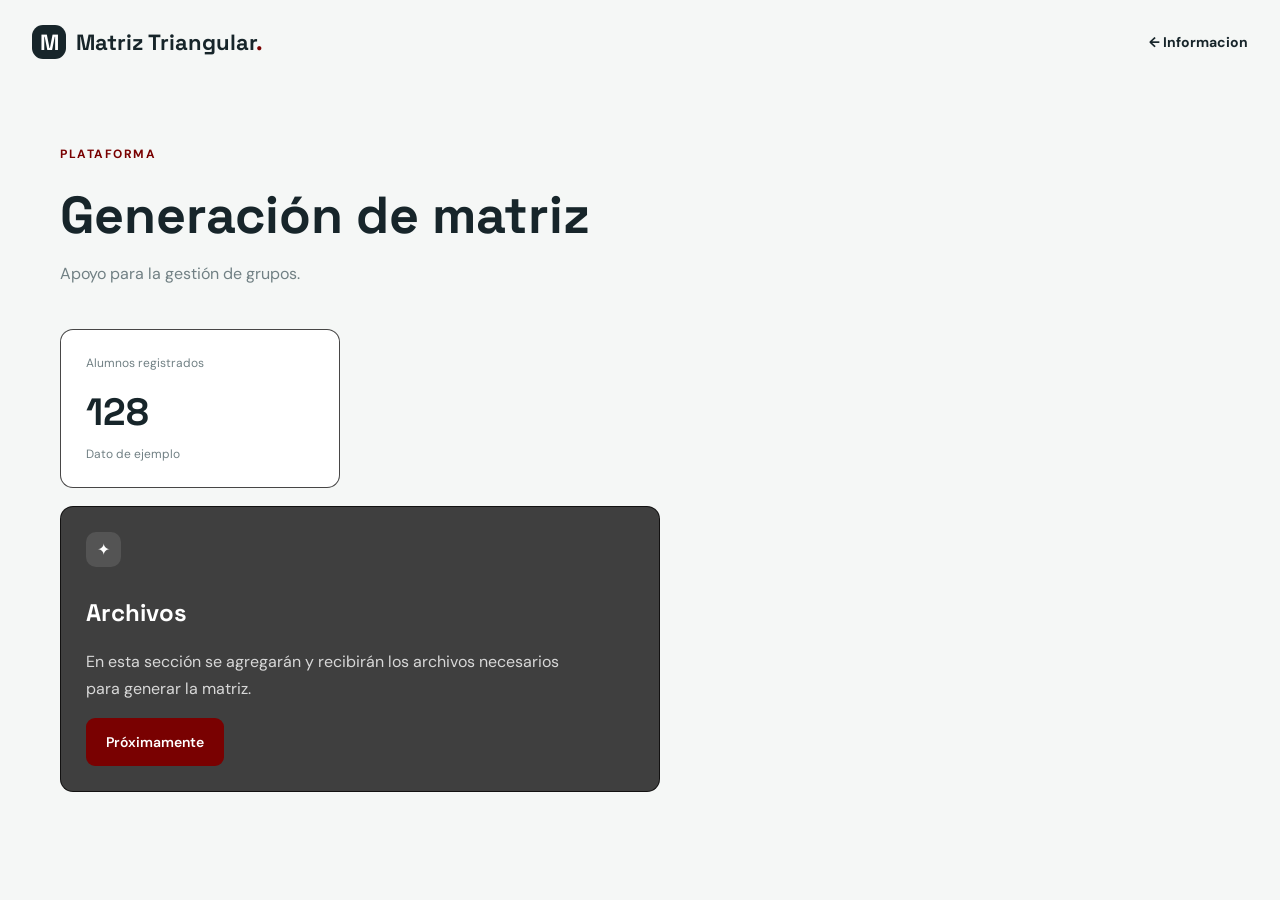
==== html/panel.html @ e702fabf "Creacion de pagina web Panel/index" ====
<!DOCTYPE html>
<html lang="es">

<head>
    <meta charset="UTF-8">
    <meta name="viewport" content="width=device-width, initial-scale=1.0">
    <title>Matriz Triangular | Panel</title>

    <!-- Fuente y estilos compartidos con la página principal -->
    <link rel="preconnect" href="https://fonts.googleapis.com">
    <link rel="preconnect" href="https://fonts.gstatic.com" crossorigin>
    <link href="https://fonts.googleapis.com/css2?family=DM+Sans:wght@400;600;700&family=Space+Grotesk:wght@600;700&display=swap" rel="stylesheet">
    <link rel="stylesheet" href="../css/style.css">
</head>

<body class="panel-page">
    <header class="site-header">
        <a class="brand" href="../index.html">
            <span class="brand-mark">M</span>
            <span>Matriz Triangular<span class="brand-accent">.</span></span>
        </a>

        <a class="text-link dark-link" href="../index.html">
            ← Informacion
        </a>
    </header>

    <main class="panel-main section-wrap">
        <!-- Título del panel -->
        <section class="panel-heading">
            <p class="eyebrow">Plataforma</p>
            <h1>Generación de matriz</h1>
            <p class="body-copy">Apoyo para la gestión de grupos.</p>
        </section>

        <!-- Datos temporales: se reemplazarán cuando llegue el Excel -->
        <section class="metric-grid">
            <article class="metric-card">
                <span>Alumnos registrados</span>
                <strong>128</strong>
                <small>Dato de ejemplo</small>
            </article>
        </section>

        <!-- Espacio reservado para importar archivos -->
        <section class="notice-card">
            <span class="notice-icon">✦</span>
            <h2>Archivos</h2>
            <p>
                En esta sección se agregarán y recibirán los archivos necesarios para generar la matriz.
            </p>
            <button class="button button-primary" type="button">
                Próximamente
            </button>
        </section>
    </main>

    <script src="../js/animaciones.js"></script>
</body>

</html>
---- css/style.css ----
/* ====================
   1. Colores generales
   ==================== */
:root {
    --fondo: #f7f6f1;
    --texto: #17252a;
    --gris: #718084;
    --rojo: #790101;
    --rojo-oscuro: #3f3f3f;
    --linea: #020000b9;
    --blanco: #ffffff;
    --verde-claro: #d8eee6;
}

/* ====================
   2. Base de la página
   ==================== */
* {
    box-sizing: border-box;
}

body {
    margin: 0;
    background: var(--fondo);
    color: var(--texto);
    font-family: 'DM Sans', Arial, sans-serif;
}

h1,
h2,
p {
    margin-top: 0;
}

h1,
h2 {
    font-family: 'Space Grotesk', sans-serif;
}

.section-wrap {
    width: min(1160px, calc(100% - 64px));
    margin: 0 auto;
}

/* ====================
   3. Encabezado
   ==================== */
.site-header {
    width: min(1280px, calc(100% - 64px));
    height: 84px;
    margin: auto;
    display: flex;
    align-items: center;
    justify-content: space-between;
}

.brand {
    display: flex;
    align-items: center;
    gap: 10px;
    color: var(--texto);
    font: 700 22px 'Space Grotesk', sans-serif;
    text-decoration: none;
}

.brand-mark {
    display: grid;
    width: 34px;
    height: 34px;
    place-items: center;
    border-radius: 11px;
    background: var(--texto);
    color: var(--blanco);
}

.brand-accent,
.header-action span {
    color: var(--rojo);
}

.header-action,
.text-link {
    color: var(--rojo);
    font-size: 14px;
    font-weight: 700;
    text-decoration: none;
}

.header-action span {
    margin-left: 6px;
    font-size: 18px;
}

.dark-link {
    color: var(--texto);
}

/* ====================
   4. Elementos reutilizables
   ==================== */
.eyebrow {
    display: flex;
    align-items: center;
    gap: 9px;
    margin-bottom: 20px;
    color: var(--rojo);
    font-size: 12px;
    font-weight: 700;
    letter-spacing: .13em;
    text-transform: uppercase;
}

.eyebrow-dot {
    width: 7px;
    height: 7px;
    border-radius: 50%;
    background: var(--rojo);
}

.button {
    border: 0;
    border-radius: 9px;
    padding: 15px 20px;
    font: 600 14px 'DM Sans', sans-serif;
    cursor: pointer;
}

.button-primary {
    background: var(--rojo);
    color: var(--blanco);
    text-decoration: none;
}

.button-primary span {
    margin-left: 18px;
    font-size: 18px;
}

.body-copy,
.hero-text {
    color: var(--gris);
    line-height: 1.7;
}

/* ====================
   5. Página de inicio
   ==================== */
.hero {
    min-height: 550px;
    display: grid;
    grid-template-columns: 1fr 1fr;
    align-items: center;
    gap: 70px;
    padding: 70px 0 60px;
}

.hero h1 {
    max-width: 600px;
    margin-bottom: 24px;
    font-size: clamp(43px, 5.3vw, 72px);
    line-height: 1.02;
    letter-spacing: -.055em;
}

.hero h1 em {
    color: var(--rojo);
    font-style: normal;
}

.hero-text {
    max-width: 500px;
    margin-bottom: 32px;
    font-size: 17px;
}

.hero-visual {
    position: relative;
    min-height: 430px;
    display: grid;
    place-items: center;
}

.visual-glow {
    position: absolute;
    width: 350px;
    height: 350px;
    border-radius: 50%;
    background: #eadada;
}

.dashboard-preview {
    position: relative;
    width: min(390px, 90%);
    padding: 27px;
    border: 1px solid #ffffffa6;
    border-radius: 18px;
    background: #fffffff2;
    box-shadow: 0 30px 65px #42616b25;
    transform: rotate(4deg);
}

.preview-label,
.preview-muted {
    font-size: 12px;
}

.preview-label {
    font-weight: 700;
}

.preview-muted {
    color: var(--gris);
}

.preview-number {
    display: block;
    margin-top: 28px;
    color: var(--rojo);
    font: 700 58px 'Space Grotesk', sans-serif;
}

.preview-number span {
    font-size: 25px;
}

.progress-bar {
    height: 9px;
    margin-top: 22px;
    border-radius: 9px;
    background: #e8eeee;
    overflow: hidden;
}

.progress-bar span {
    display: block;
    width: 86%;
    height: 100%;
    border-radius: inherit;
    background: var(--rojo);
}

.floating-card {
    position: absolute;
    display: flex;
    align-items: center;
    gap: 11px;
    padding: 13px 16px;
    border-radius: 12px;
    background: var(--blanco);
    box-shadow: 0 12px 30px #42616b22;
    font-size: 11px;
}

.floating-card-top {
    top: 55px;
    right: -5px;
}

.floating-card-bottom {
    bottom: 44px;
    left: 5px;
}

.status-icon,
.mini-avatar {
    display: grid;
    width: 30px;
    height: 30px;
    place-items: center;
    border-radius: 9px;
    background: var(--verde-claro);
    color: var(--rojo);
    font-weight: 700;
}

.mini-avatar {
    background: #eadada;
}

.team {
    display: grid;
    grid-template-columns: 1fr 1fr;
    gap: 100px;
    padding: 100px 0;
}

.team h2 {
    font-size: 38px;
    text-transform: uppercase;
}

.team-list {
    display: flex;
    flex-direction: column;
    gap: 14px;
}

.team-list span {
    padding-bottom: 14px;
    border-bottom: 1px solid var(--linea);
    font-size: 14px;
}

.site-footer {
    display: flex;
    justify-content: space-between;
    padding: 24px 0;
    border-top: 1px solid var(--linea);
    color: var(--gris);
    font-size: 11px;
}

/* ====================
   6. Panel
   ==================== */
.panel-page {
    background: #f5f7f6;
}

.panel-main {
    padding: 62px 0;
}

.panel-heading {
    margin-bottom: 42px;
}

.panel-heading h1 {
    margin-bottom: 12px;
    font-size: 52px;
}

.metric-grid {
    display: grid;
    grid-template-columns: repeat(4, 1fr);
    gap: 14px;
}

.metric-card,
.notice-card {
    padding: 25px;
    border: 1px solid var(--linea);
    border-radius: 13px;
    background: var(--blanco);
}

.metric-card span,
.metric-card small {
    display: block;
    color: var(--gris);
    font-size: 12px;
}

.metric-card strong {
    display: block;
    margin: 17px 0 10px;
    font: 700 38px 'Space Grotesk', sans-serif;
}

.notice-card {
    max-width: 600px;
    margin-top: 18px;
    background: var(--rojo-oscuro);
    color: var(--blanco);
}

.notice-icon {
    display: grid;
    width: 35px;
    height: 35px;
    margin-bottom: 30px;
    place-items: center;
    border-radius: 10px;
    background: #ffffff1c;
}

.notice-card p {
    max-width: 500px;
    color: #d8d8d8;
    line-height: 1.7;
}

/* ====================
   7. Animación y celular
   ==================== */
.animated-card {
    opacity: 0;
    transform: translateY(12px);
    transition: opacity .45s ease, transform .45s ease;
}

.animated-card.visible {
    opacity: 1;
    transform: translateY(0);
}

.dashboard-preview.animated-card {
    transform: translateY(12px) rotate(4deg);
}

.dashboard-preview.animated-card.visible {
    transform: translateY(0) rotate(4deg);
}

@media (max-width: 800px) {
    .site-header,
    .section-wrap {
        width: calc(100% - 38px);
    }

    .hero {
        grid-template-columns: 1fr;
        gap: 25px;
        padding-top: 45px;
    }

    .hero-visual {
        min-height: 350px;
    }

    .team {
        grid-template-columns: 1fr;
        gap: 30px;
    }

    .metric-grid {
        grid-template-columns: 1fr;
    }

    .site-footer {
        display: block;
    }

    .site-footer span {
        display: block;
        margin: 6px 0;
    }
}

@media (max-width: 500px) {
    .hero h1 {
        font-size: 43px;
    }

    .floating-card {
        transform: scale(.85);
    }

    .floating-card-top {
        right: -20px;
    }

    .floating-card-bottom {
        left: -18px;
    }
}
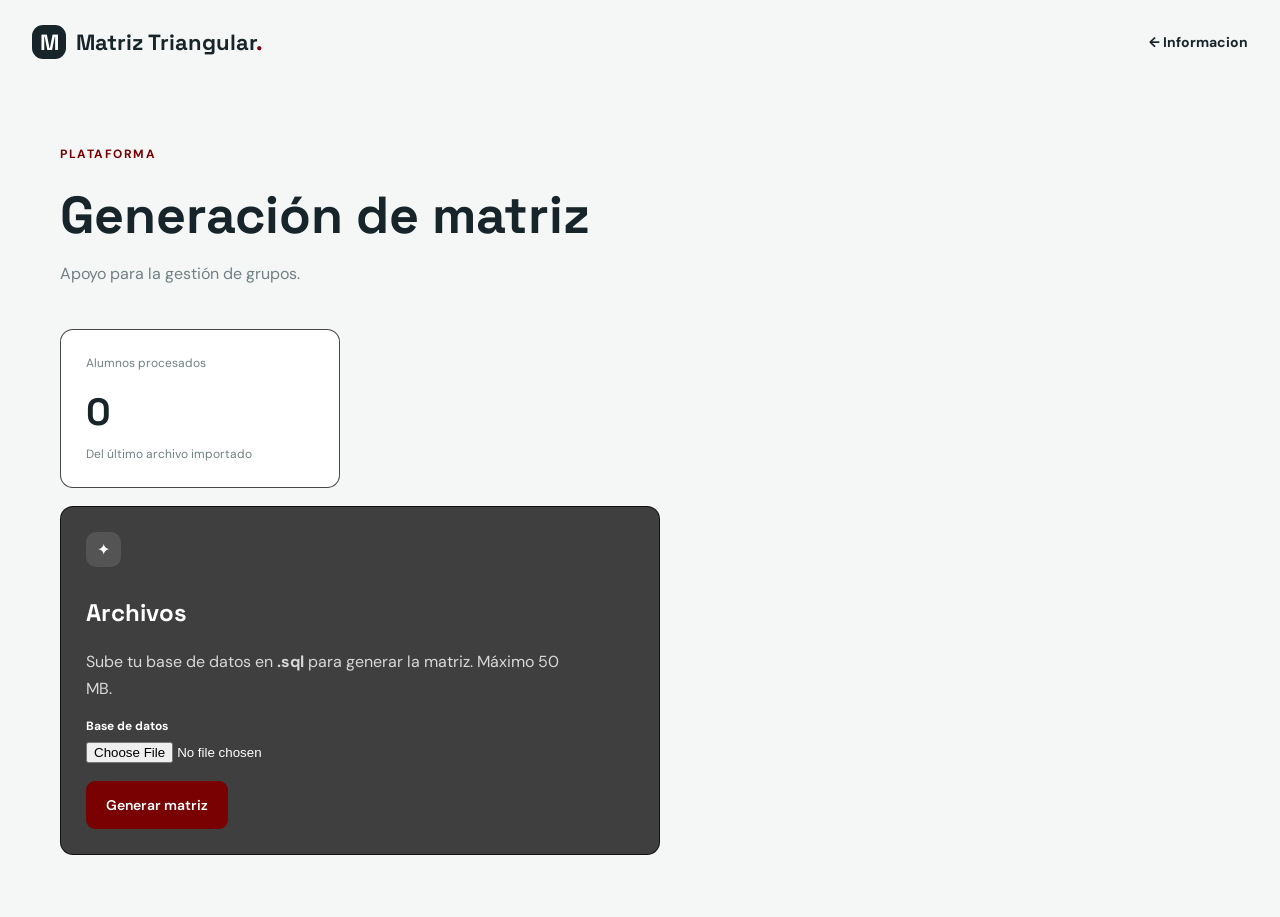
==== commit 601fd677: "Implementacion de exportacion de excel y correcion de logica" ====
--- a/html/panel.html
+++ b/html/panel.html
@@ -13,13 +13,14 @@
     <link rel="stylesheet" href="../css/style.css">
 </head>
 
+<!--Encabezado de la pagina -->
 <body class="panel-page">
     <header class="site-header">
         <a class="brand" href="../index.html">
             <span class="brand-mark">M</span>
             <span>Matriz Triangular<span class="brand-accent">.</span></span>
         </a>
-
+        <!--Boton que te manda al index -->
         <a class="text-link dark-link" href="../index.html">
             ← Informacion
         </a>
@@ -33,29 +34,64 @@
             <p class="body-copy">Apoyo para la gestión de grupos.</p>
         </section>
 
-        <!-- Datos temporales: se reemplazarán cuando llegue el Excel -->
+        <!-- Datos registrados -->
         <section class="metric-grid">
             <article class="metric-card">
-                <span>Alumnos registrados</span>
-                <strong>128</strong>
-                <small>Dato de ejemplo</small>
+                <span>Alumnos procesados</span>
+                <strong id="total-alumnos">0</strong>
+                <small>Del último archivo importado</small>
             </article>
         </section>
 
-        <!-- Espacio reservado para importar archivos -->
+        <!-- Importación de la base de datos -->
         <section class="notice-card">
             <span class="notice-icon">✦</span>
             <h2>Archivos</h2>
             <p>
-                En esta sección se agregarán y recibirán los archivos necesarios para generar la matriz.
+            Sube tu base de datos en <strong>.sql</strong>
+            para generar la matriz. Máximo 50 MB.
             </p>
-            <button class="button button-primary" type="button">
-                Próximamente
-            </button>
+            <form id="form-importar">
+                <label class="file-label" for="archivo">Base de datos</label>
+                <input class="file-input" id="archivo" type="file"
+                    accept=".sql,.sqlite3,.sqlite,.db" required>
+                <button class="button button-primary" id="boton-importar" type="submit">
+                    Generar matriz
+                </button>
+            </form>
+            <p class="import-status" id="estado" role="status"></p>
+        </section>
+
+        <!-- Resultados; aparecen después de importar -->
+        <section class="results" id="resultados" hidden>
+            <div class="results-heading">
+                <h2>Resultados</h2>
+                <a class="button button-primary" id="descargar" download="matriz_resultados.xlsx">
+                    Descargar Excel
+                </a>
+            </div>
+            <ul id="advertencias"></ul>
+            <div class="table-wrap">
+                <table>
+                    <thead>
+                        <tr>
+                            <th>Matrícula</th>
+                            <th>Nombre</th>
+                            <th>Semestre</th>
+                            <th>Créditos</th>
+                            <th>Materias</th>
+                        </tr>
+                    </thead>
+                    <tbody id="filas"></tbody>
+                </table>
+            </div>
         </section>
     </main>
 
+    <!--Anmimaciones -->
     <script src="../js/animaciones.js"></script>
+    <!-- Subida de la base de datos y resultados -->
+    <script src="../js/importar.js"></script>
 </body>
 
 </html>
--- a/css/style.css
+++ b/css/style.css
@@ -332,7 +332,9 @@
 
 .metric-grid {
     display: grid;
+    justify-content: center;
     grid-template-columns: repeat(4, 1fr);
+    
     gap: 14px;
 }
 
@@ -380,6 +382,79 @@
     line-height: 1.7;
 }
 
+.file-label {
+    display: block;
+    margin-bottom: 8px;
+    font-size: 12px;
+    font-weight: 700;
+}
+
+.file-input {
+    display: block;
+    max-width: 100%;
+    margin-bottom: 18px;
+}
+
+.button:disabled {
+    opacity: .6;
+    cursor: wait;
+}
+
+.import-status {
+    margin: 16px 0 0;
+    overflow-wrap: anywhere;
+}
+
+.import-status:empty {
+    display: none;
+}
+
+.results {
+    margin-top: 36px;
+}
+
+.results-heading {
+    display: flex;
+    flex-wrap: wrap;
+    align-items: center;
+    justify-content: space-between;
+    gap: 14px;
+    margin-bottom: 14px;
+}
+
+.results-heading h2 {
+    margin: 0;
+}
+
+.table-wrap {
+    max-height: 520px;
+    overflow: auto;
+    border: 1px solid var(--linea);
+    border-radius: 13px;
+    background: var(--blanco);
+}
+
+.table-wrap table {
+    width: 100%;
+    min-width: 700px;
+    border-collapse: collapse;
+    font-size: 13px;
+}
+
+.table-wrap th,
+.table-wrap td {
+    padding: 11px 14px;
+    border-bottom: 1px solid #e3e3e3;
+    text-align: left;
+    vertical-align: top;
+}
+
+.table-wrap th {
+    position: sticky;
+    top: 0;
+    background: var(--blanco);
+}
+
 /* ====================
    7. Animación y celular
    ==================== */
